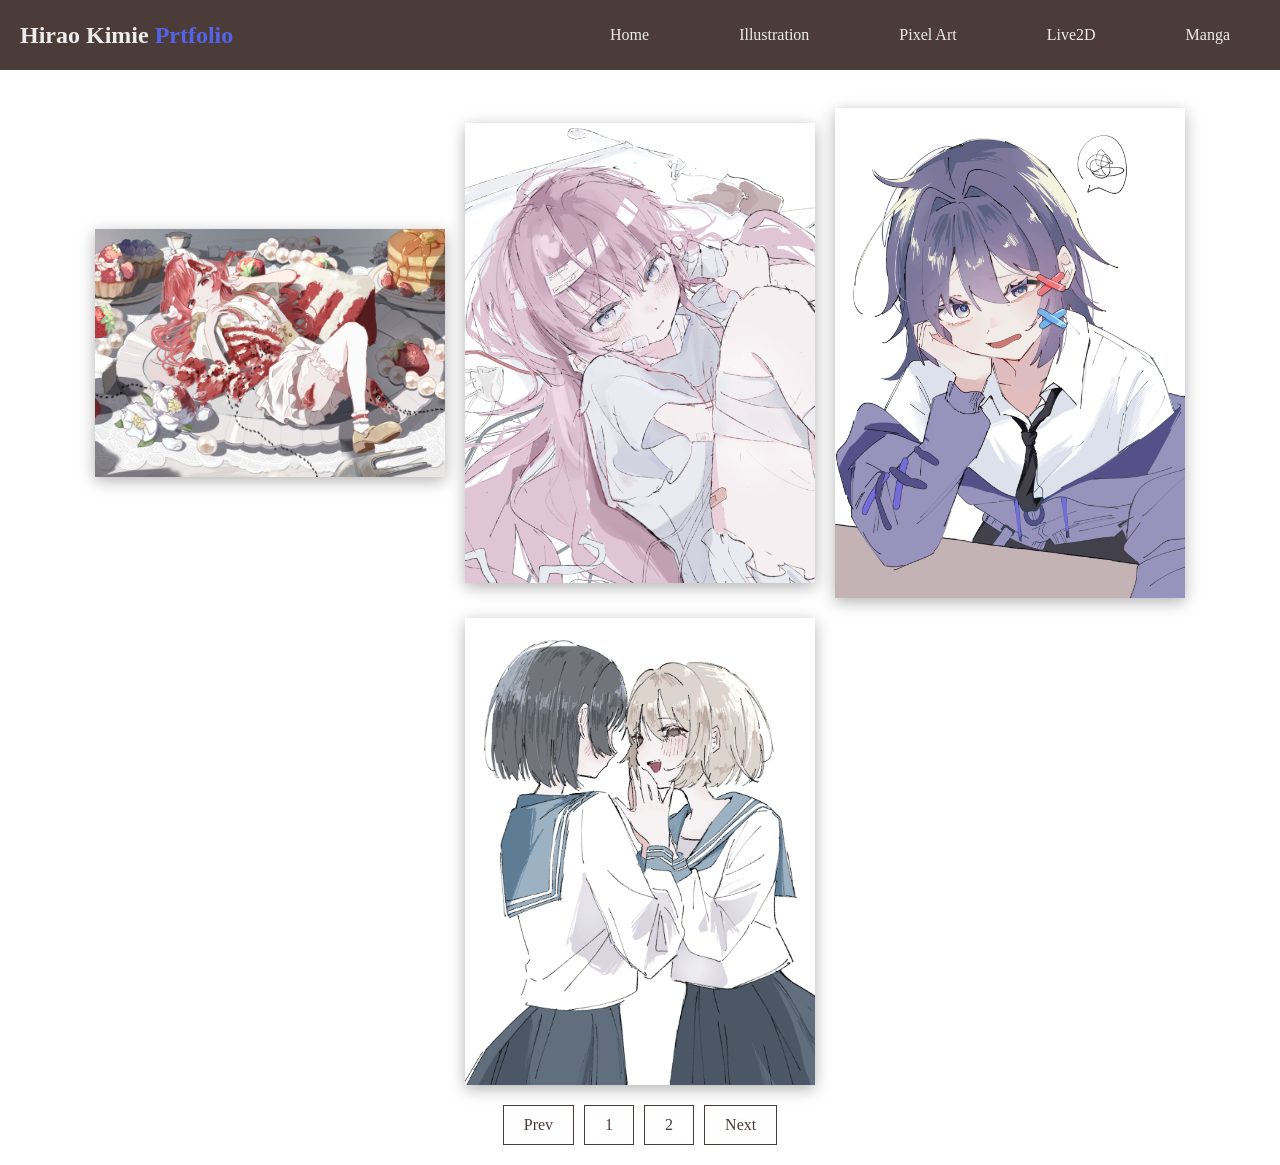
==== portfolio/Illustration.html @ eb39ddfd "Add files via upload" ====
<html lang="ja">

<link rel="stylesheet" href="css/portfolio.css">

<head>
  <Title>Portfolio</Title>
  <meta charset="utf-8">
  <style>
  @import url('https://fonts.googleapis.com/css2?family=Shippori+Mincho&display=swap');
  </style>
</head>


<body>

 <!-- header -->
  <header>
    <div class="fixed-header flex">
      <a href="" class = "rogo">
        <span>Hirao Kimie</span> Prtfolio  <!-- ロゴ的な -->
      </a>
      <nav>
        <ul class ="header_menu flex">
          <li><a href="Portfolio.html">Home</a></li>
          <li><a href="Illustration.html">Illustration</a></li>
          <li><a href="Pixelart.html">Pixel Art</a></li>
          <li><a href="Live2d.html">Live2D</a></li>
          <li><a href="Manga.html">Manga</a></li>
        </ul>
      </nav>
    </div>
  </header>

  <main>

  <div class="img shadow">
    <img src="img/tamago.png" alt="Robot">
    <img src="img/illust_2.png" alt="Robot">
    <img src="img/illust_3.png" alt="Angel">
    <img src="img/illust_4.png" alt="People">
</div>

<nav class = "pageination">
  <a class = "prev" href="Portfolio.html">Prev</a>
  <a class = "page" href="Illustration.html">1</a>
  <a class = "page" href="Pixelart.html">2</a>
  <a class = "next" href="Pixelart.html">Next</a>
</nav>

</body>

</html>
---- portfolio/css/portfolio.css ----
body {
    font-family: "Kiwi Maru", serif;
}

.kiwi-maru-regular {
  font-weight: 400;
  font-style: normal;
}


.fixed-header{
    position: fixed;
    top: 0;
    left: 0;
    width: 100%;
    height: 70px;

    background: #4B3C39;   /* 黒いバー */
    /* display: flex;
    align-items: center;
    justify-content: center; */
    

    z-index: 1000;
}

header{
    padding: 50px 0;
    
}

.header_menu li{
    margin-left: 40px;
    list-style: none;
}
 /* メニュー文字*/
.header_menu a{
    list-style: none; 
    text-decoration: none;
    color: #EDEDED;
    padding: 0 50px 0 0px;
    margin-bottom: 20px;

}

.header_menu li a{  
    transition: .3s;
}

/*メニューにカーソルを当てると色変更*/
.header_menu li a:hover{
    color: #5463e9;
    transition: .3s;
}

.rogo{
    padding: 0px 20;
    font-size: 24px;
    font-weight: 700;
    color: #5463e9;
    text-decoration: none;
}

/*spanで囲われてる中の文字だけ変更*/
.rogo span{
    color: #EDEDED;
}

/*画面全体が中央らへんに収まるように*/
.container{
    width: 90%;
    max-width: 1120px;
    margin: 0 auto;
    position: relative;/*浮かすやつの親*/
}

/*横並びにする*/
.flex {
    display: flex;
    justify-content: space-between;
    flex-wrap:wrap;/*横幅が狭くなったら勝手に横並びになる*/
    align-items: center;
}


.below {
  background: #EDEDED;
  padding: 10px;
  margin: 10px;
  
} 

.middle img{
    width: 22%;
    padding: 10px;
    margin: 5px;
}

/*main*/

#hero {
    background-image: url(../img/tamago.png);
    background-position: center;
    background-size: cover;
    height: 400px;
    border-radius: 30px;
    display: flex;
    align-items: center;
    margin-bottom: 90px;
    overflow: hidden;/*はみ出たらカッとしろ*/
}
/*疑似要素（おまけ）画像を暗くする*/
#hero::before{
    content: '';
    width: 100%;
    height: 100%;
    background-color: #4B3C39;
    position: absolute;/*浮かす*/
    top: 0;
    left: 0;
    opacity: 0.2;/*府透明度20%*/
    z-index: 1;/*レイヤー*/

}

.hero_inner{
    z-index: 2;
    color: #EDEDED;
    width: 100%;
    text-align: center;
    text-shadow:
    0 4px 8px rgba(0, 0, 0, 0.5);
}

.hero_inner p {
    font-size: 100px;
    font-weight: 500;
}

h1 {
    text-align: center;
    font-size: 120px;
    color: #4B3C39;
    padding: 10px;
    margin: 20px;
}

h2 {
    text-align: center;
    font-size: 34px;
    color: #EDEDED;
    padding: 50px;
    margin: 100px 0 100px;
    background-color: #4B3C39;
    border-radius: 24px;
}

h3 {
    font-size: 20px;
    color: #4B3C39;
    padding: 80px 0 0px 0;
    margin: 20px;

}

h4 {
    font-size: 18px;
    color: #922951;
    padding: 80px 0 0px 0;
    margin: 20px;

}

/*コンセプト*/

#concept{
    margin-bottom: 120px;
}

.titl{
    font-size: 50px;
    font-weight: 500;
    color: #4B3C39;
    margin-bottom: 40px;
}

#concept h3{
    font-size: 36px;
    font-weight: 700;
    margin-bottom: 60px;
}
.column_2{
    width: 48%;
    text-align: center;
}

.text{
    line-height: 2;
    text-align: center;
    
    
}

.concept_img{
    background-image: url(../img/illust_3.png);
    background-position: center;
    background-size: cover;
    height: 400px;
    border-radius: 30px;

}

/*works*/

.column_a,
.column_b,
.column_c,
.column_d{
    width: 100%;
    height: 340px;
    background-position: center;
    background-size: cover;
    border-radius: 100px 100px 0 0;
    transition: transform 0.3s ease;
}

/* Worksホバー時拡大 */
.column_a:hover,
.column_b:hover,
.column_c:hover,
.column_d:hover{
    transform: scale(1.1); /* 拡大率を指定 */
}

.column_a{
    background-image: url(../img/illust_2.png);
}

.column_b{
    background-image: url(../img/robot.png);
}

.column_c{
    background-image: url(../img/live2d_1.png);
}

.column_d{
    background-image: url(../img/manga_1.png);
}

.work_img{
    display: block;
    overflow: hidden;
    border-radius: 100px 100px 0 0;
}

.work_text{
    width: 24%;
    text-align: center;
    overflow: hidden;
}

.work_text a{
    text-decoration: none;
    transition: .3s;  
}

.work_text a:hover{
    color: #5463e9;  
    text-decoration: none;
    transition: .3s;      /* マウスを乗せたとき */
}

.work_text h4{
    color: #922951;  
    text-decoration: none;      /* マウスを乗せたとき */
}

.img{
    display: flex;
    justify-content: center; /* 横方向の中央寄せ */
    align-items: center;     /* 縦方向の中央揃え */
    flex-wrap: wrap;
    gap: 20px;
}

/* works内画像の幅 */
.img img{
    width: 350px;   /* 好きな幅 */
    height: auto;   /* 高さは自動 */
}

.skills_a,
.skills_b,
.skills_c,
.skills_d,
.skills_e,
.skills_f{
    width: 150px;
    height: 150px;
    background-position: center;
    background-size: contain;
    background-repeat: no-repeat;
    border-radius: 20px;
    filter: drop-shadow(0 4px 8px rgba(0, 0, 0, 0.3));/* 影をつける */
    margin: 20px 0 90px;
}

.shadow{
    filter: drop-shadow(0 4px 8px rgba(0, 0, 0, 0.3));/* 影をつける */
    
}

.skills_a{
    background-image: url("../img/Icon_Clip.png");
}

.skills_b{
    background-image: url("../img/Icon_Ae.png");
}

.skills_c{
    background-image: url("../img/Icon_Ai.png");
}

.skills_d{
    background-image: url("../img/Icon_Ps.png");
}

.skills_e{
    background-image: url("../img/Icon_Python.png");
}

.skills_f{
    background-image: url("../img/Icon_Unity.png");
}

.skills_text{
    width: 49%;
    display: flex;
    align-items: center;  
}

.skills_mix{
    font-size: 24px;
    color: #4B3C39;
    margin: 0 0 0 30px;
}

.skills_mix h3{
    font-size: 24px;
    color: #4B3C39;
    margin: 0 0 10px;
    padding: 0px;
    text-align: center;
}

.skills_mix p{
    font-size: 24px;
    color: #4B3C39;
    padding: 0px;
    margin: 100px 0 50px 0;
}

.skills_text p{
    margin-left: 20px;      /* 画像と文字の間隔 */
    color: #4B3C39;
    margin: 0 0 0 30px;
}

.skills_flex{
    display: flex;
    justify-content: space-between;
    flex-wrap:wrap;/*横幅が狭くなったら勝手に横並びになる*/
}

.footer{
    text-align: center;
    padding: 20px;
}

/* アニメーション設定 */

/* 画面に入ったら表示 */
.fadeUp{
    opacity: 0;
    transform: translateY(50px);
    transition: opacity 0.8s ease, transform 0.8s ease;
}

.fadeUp.show{
    opacity: 1;
    transform: translateY(0);
}

.lsit{
    border: 3px solid #4B3C39;
    width: 300px;
    height: 300px;
    padding: 30px;
}

.scroll-x{
    overflow-x: scroll;
}

/* ページネーション */
.pageination{
    display: flex;
    justify-content: center;
    align-items: center;
    gap: 10px;
    margin: 20px 0;
}

.pageination a{
    text-decoration: none;
    color: #4B3C39;
    padding: 10px 20px;
    border: 1px solid #4B3C39;
}

.pageination a:hover{
    background-color: #4B3C39;
    color: #fff;
}

/* 動画 */

.movie_item{
    width: 48%;
    margin-bottom: 40px;
    text-align: center;
}

.movie_video{
    width: 100%;
    height: auto;
    border-radius: 30px;
    display: block;
}

.video_text{
    margin-top: 15px;
    padding: 0;
    text-align: center;
}

/* grid Test */

.grid{
    display: grid;
    /* background-color: #922951; */
    width: 900px;
    grid-template-columns: 1fr 1fr 1fr;
    justify-content:center;
    
}

.itemtest{
    border: 3px solid;
    padding: 2%;
    margin: 2%;
    color:#4B3C39;
    border-radius: 30px;
    text-align: center;
}
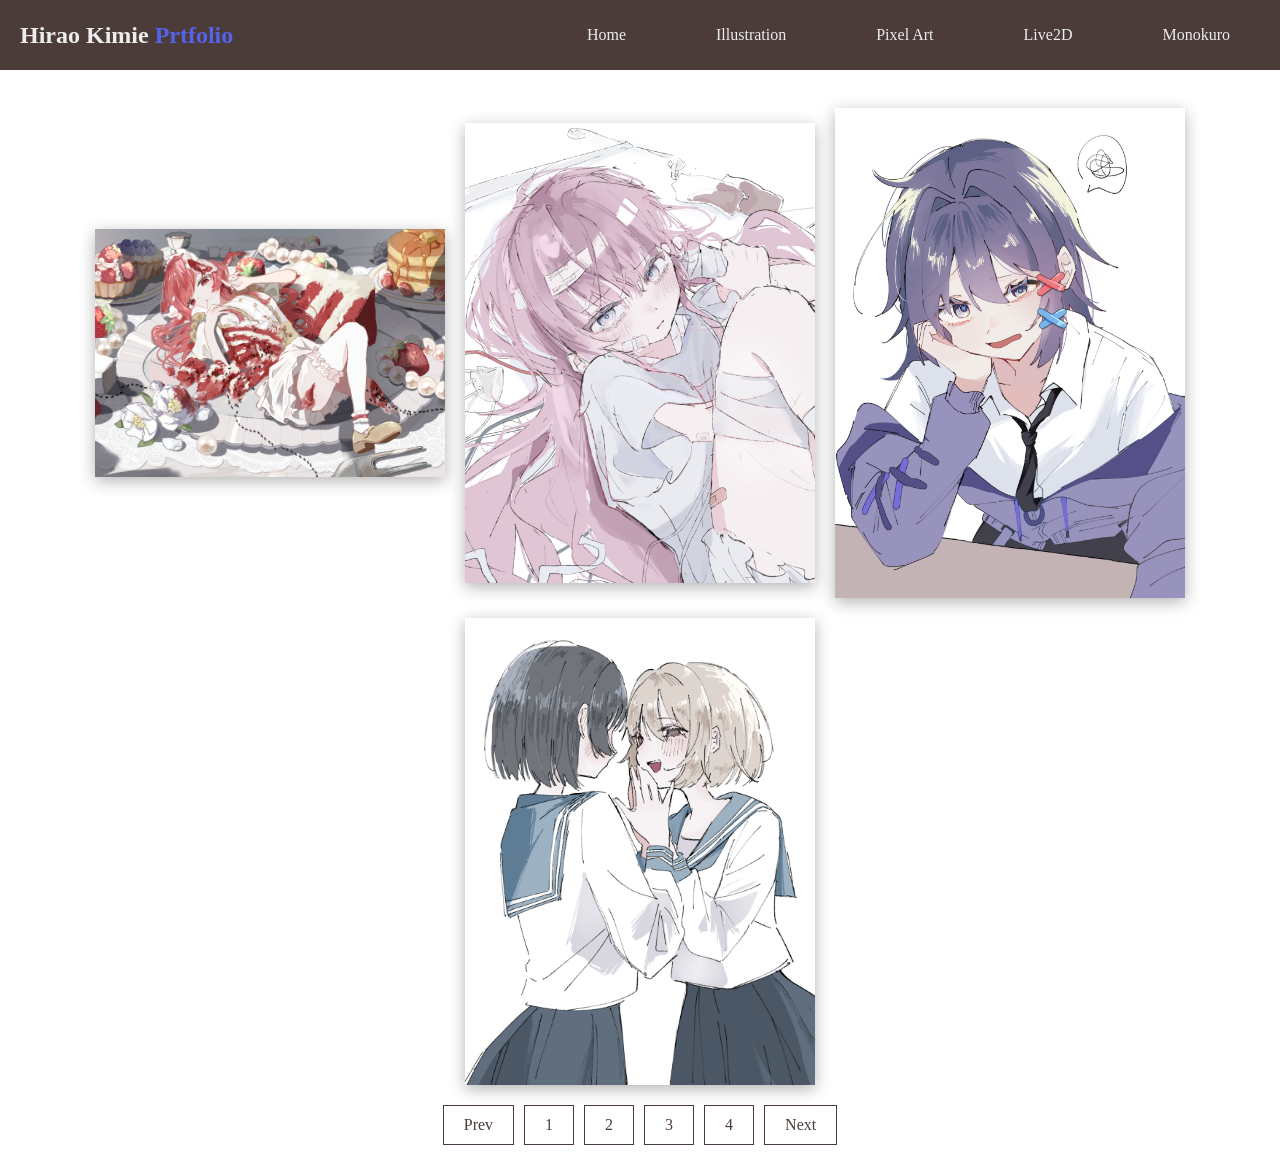
==== commit e21ba50e: "a" ====
--- a/portfolio/Illustration.html
+++ b/portfolio/Illustration.html
@@ -25,7 +25,7 @@
           <li><a href="Illustration.html">Illustration</a></li>
           <li><a href="Pixelart.html">Pixel Art</a></li>
           <li><a href="Live2d.html">Live2D</a></li>
-          <li><a href="Manga.html">Manga</a></li>
+          <li><a href="Monokuro.html">Monokuro</a></li>
         </ul>
       </nav>
     </div>
@@ -40,10 +40,13 @@
     <img src="img/illust_4.png" alt="People">
 </div>
 
+<!-- Next -->
 <nav class = "pageination">
   <a class = "prev" href="Portfolio.html">Prev</a>
   <a class = "page" href="Illustration.html">1</a>
   <a class = "page" href="Pixelart.html">2</a>
+  <a class = "page" href="Live2d.html">3</a>
+  <a class = "page" href="Monokuro.html">4</a>
   <a class = "next" href="Pixelart.html">Next</a>
 </nav>
 
--- a/portfolio/css/portfolio.css
+++ b/portfolio/css/portfolio.css
@@ -237,15 +237,15 @@
 }
 
 .column_b{
-    background-image: url(../img/robot.png);
+    background-image: url(../img/Dot_05.png);
 }
 
 .column_c{
-    background-image: url(../img/live2d_1.png);
+    background-image: url(../img/live2d_01.png);
 }
 
 .column_d{
-    background-image: url(../img/manga_1.png);
+    background-image: url(../img/mono_01.png);
 }
 
 .work_img{
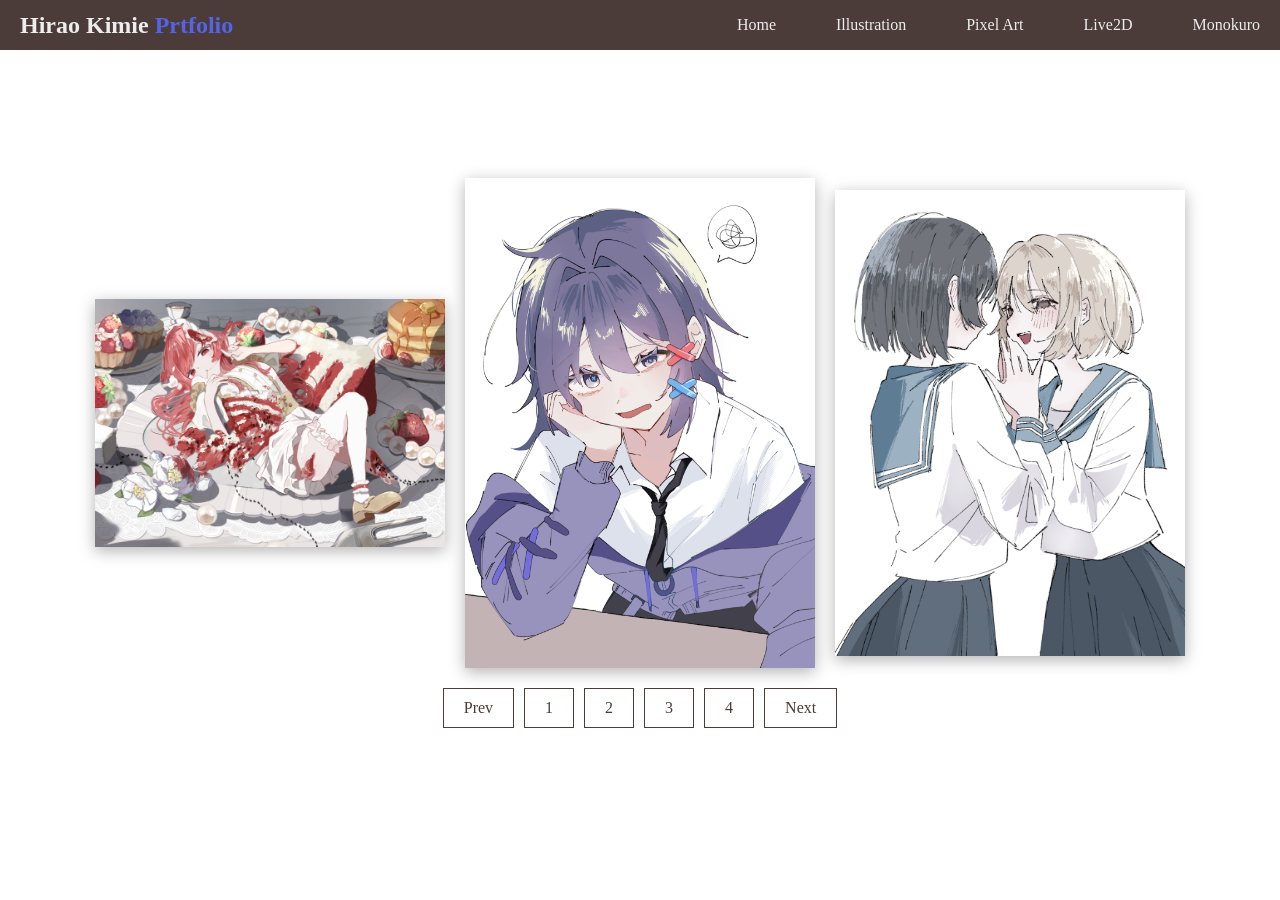
==== commit f85a8d16: "a" ====
--- a/portfolio/Illustration.html
+++ b/portfolio/Illustration.html
@@ -35,7 +35,6 @@
 
   <div class="img shadow">
     <img src="img/tamago.png" alt="Robot">
-    <img src="img/illust_2.png" alt="Robot">
     <img src="img/illust_3.png" alt="Angel">
     <img src="img/illust_4.png" alt="People">
 </div>
--- a/portfolio/css/portfolio.css
+++ b/portfolio/css/portfolio.css
@@ -13,8 +13,7 @@
     top: 0;
     left: 0;
     width: 100%;
-    height: 70px;
-
+    height: auto;/*ここをオートにしないと2行目になった時にmargin-bottomないなる*/
     background: #4B3C39;   /* 黒いバー */
     /* display: flex;
     align-items: center;
@@ -25,8 +24,9 @@
 }
 
 header{
-    padding: 50px 0;
-    
+    padding: 0px;
+    margin-bottom: 20px;
+    padding-top: 100px;
 }
 
 .header_menu li{
@@ -38,8 +38,8 @@
     list-style: none; 
     text-decoration: none;
     color: #EDEDED;
-    padding: 0 50px 0 0px;
-    margin-bottom: 20px;
+    padding: 0 20px 0 0px;
+    margin-bottom: 50px;
 
 }
 
@@ -108,6 +108,8 @@
     align-items: center;
     margin-bottom: 90px;
     overflow: hidden;/*はみ出たらカッとしろ*/
+    filter: drop-shadow(0 4px 8px rgba(0, 0, 0, 0.3));/* 影をつける */
+
 }
 /*疑似要素（おまけ）画像を暗くする*/
 #hero::before{
@@ -201,13 +203,14 @@
     
 }
 
+/* introduceイメージ画像 */
 .concept_img{
     background-image: url(../img/illust_3.png);
     background-position: center;
     background-size: cover;
     height: 400px;
     border-radius: 30px;
-
+    filter: drop-shadow(0 4px 8px rgba(0, 0, 0, 0.3));/* 影をつける */
 }
 
 /*works*/
@@ -233,7 +236,7 @@
 }
 
 .column_a{
-    background-image: url(../img/illust_2.png);
+    background-image: url(../img/tamago.png);
 }
 
 .column_b{
@@ -252,6 +255,8 @@
     display: block;
     overflow: hidden;
     border-radius: 100px 100px 0 0;
+    filter: drop-shadow(0 4px 8px rgba(0, 0, 0, 0.3));/* 影をつける */
+
 }
 
 .work_text{
@@ -288,14 +293,16 @@
 .img img{
     width: 350px;   /* 好きな幅 */
     height: auto;   /* 高さは自動 */
-}
-
-.skills_a,
-.skills_b,
-.skills_c,
-.skills_d,
-.skills_e,
-.skills_f{
+    padding-top: 50px;
+}
+
+.skills_Clip,
+.skills_Ae,
+.skills_HTML,
+.skills_CSS,
+.skills_Unity,
+.skills_Ps,
+.skills_Python{
     width: 150px;
     height: 150px;
     background-position: center;
@@ -311,28 +318,32 @@
     
 }
 
-.skills_a{
+.skills_Clip{
     background-image: url("../img/Icon_Clip.png");
 }
 
-.skills_b{
+.skills_Ae{
     background-image: url("../img/Icon_Ae.png");
 }
 
-.skills_c{
-    background-image: url("../img/Icon_Ai.png");
-}
-
-.skills_d{
+.skills_HTML{
+    background-image: url("../img/Icon_HTML.png");
+}
+
+.skills_Ps{
     background-image: url("../img/Icon_Ps.png");
 }
 
-.skills_e{
+.skills_Python{
     background-image: url("../img/Icon_Python.png");
 }
 
-.skills_f{
+.skills_Unity{
     background-image: url("../img/Icon_Unity.png");
+}
+
+.skills_CSS{
+    background-image: url("../img/Icon_CSS.png");
 }
 
 .skills_text{
@@ -372,6 +383,7 @@
     display: flex;
     justify-content: space-between;
     flex-wrap:wrap;/*横幅が狭くなったら勝手に横並びになる*/
+    align-items: center;
 }
 
 .footer{
@@ -438,6 +450,8 @@
     height: auto;
     border-radius: 30px;
     display: block;
+    filter: drop-shadow(0 4px 8px rgba(0, 0, 0, 0.3));/* 影をつける */
+
 }
 
 .video_text{
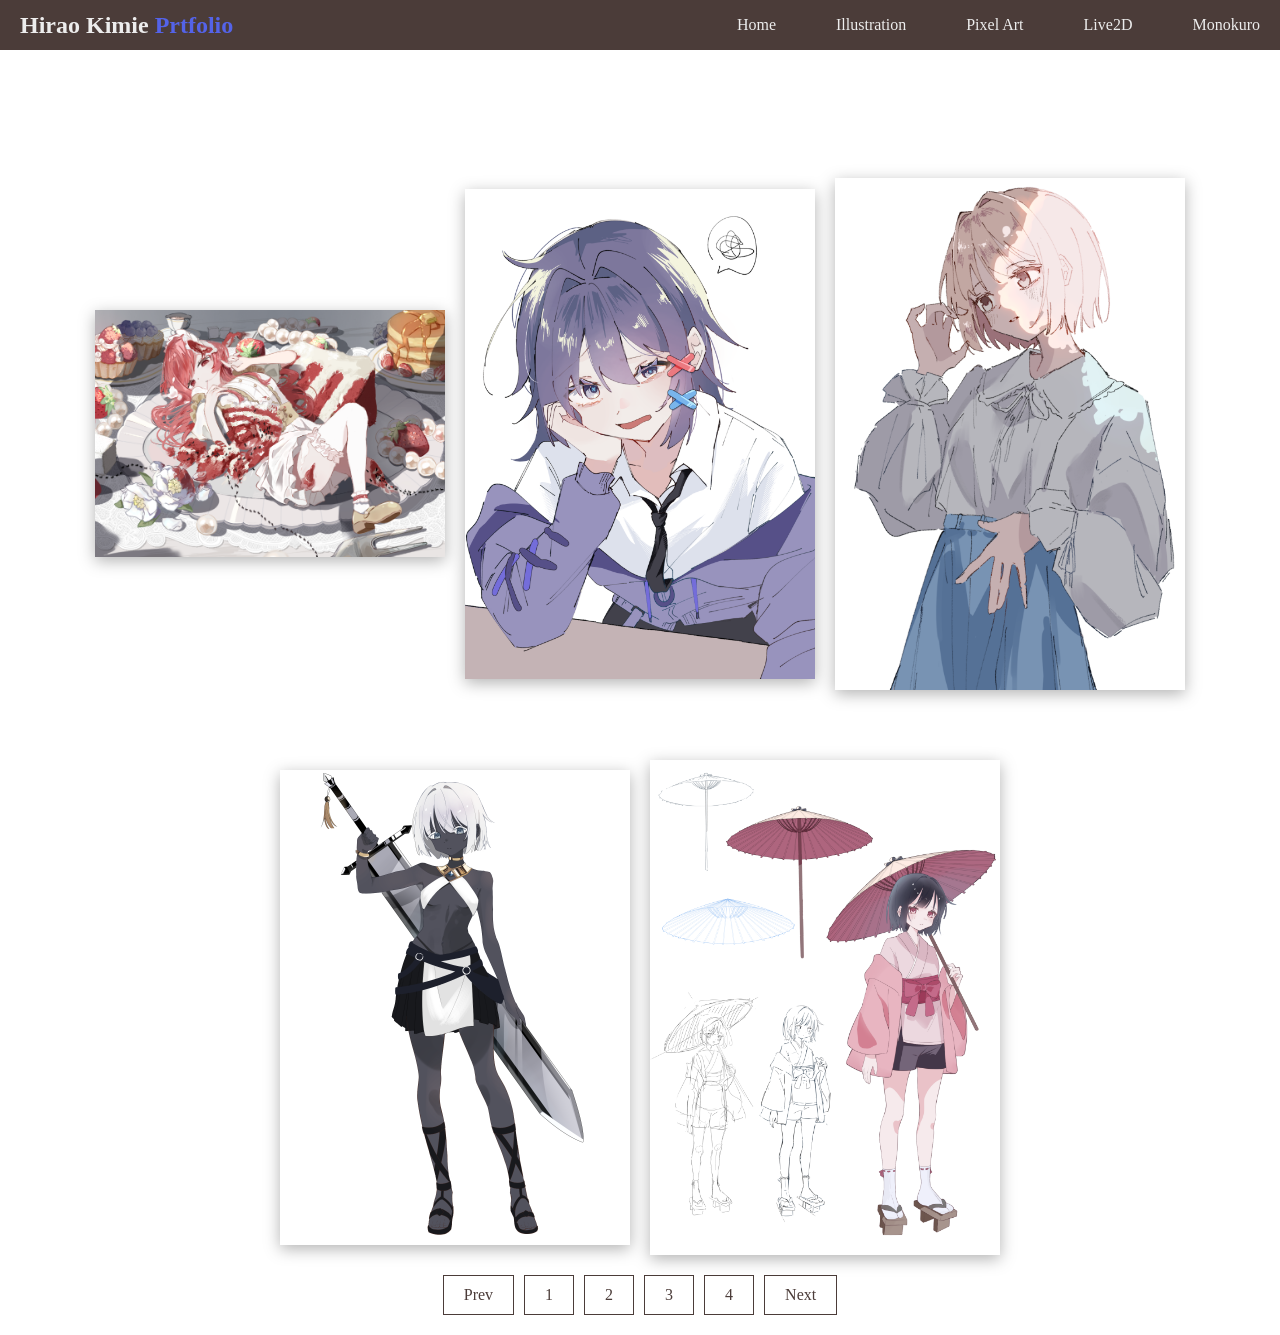
==== commit 2d1a7e9d: "a" ====
--- a/portfolio/Illustration.html
+++ b/portfolio/Illustration.html
@@ -36,7 +36,12 @@
   <div class="img shadow">
     <img src="img/tamago.png" alt="Robot">
     <img src="img/illust_3.png" alt="Angel">
-    <img src="img/illust_4.png" alt="People">
+    <img src="img/illust_05.png" alt="People">
+    <img src="img/illust_07.png" alt="People">
+    <img src="img/illust_08.png" alt="People">
+
+
+    
 </div>
 
 <!-- Next -->
